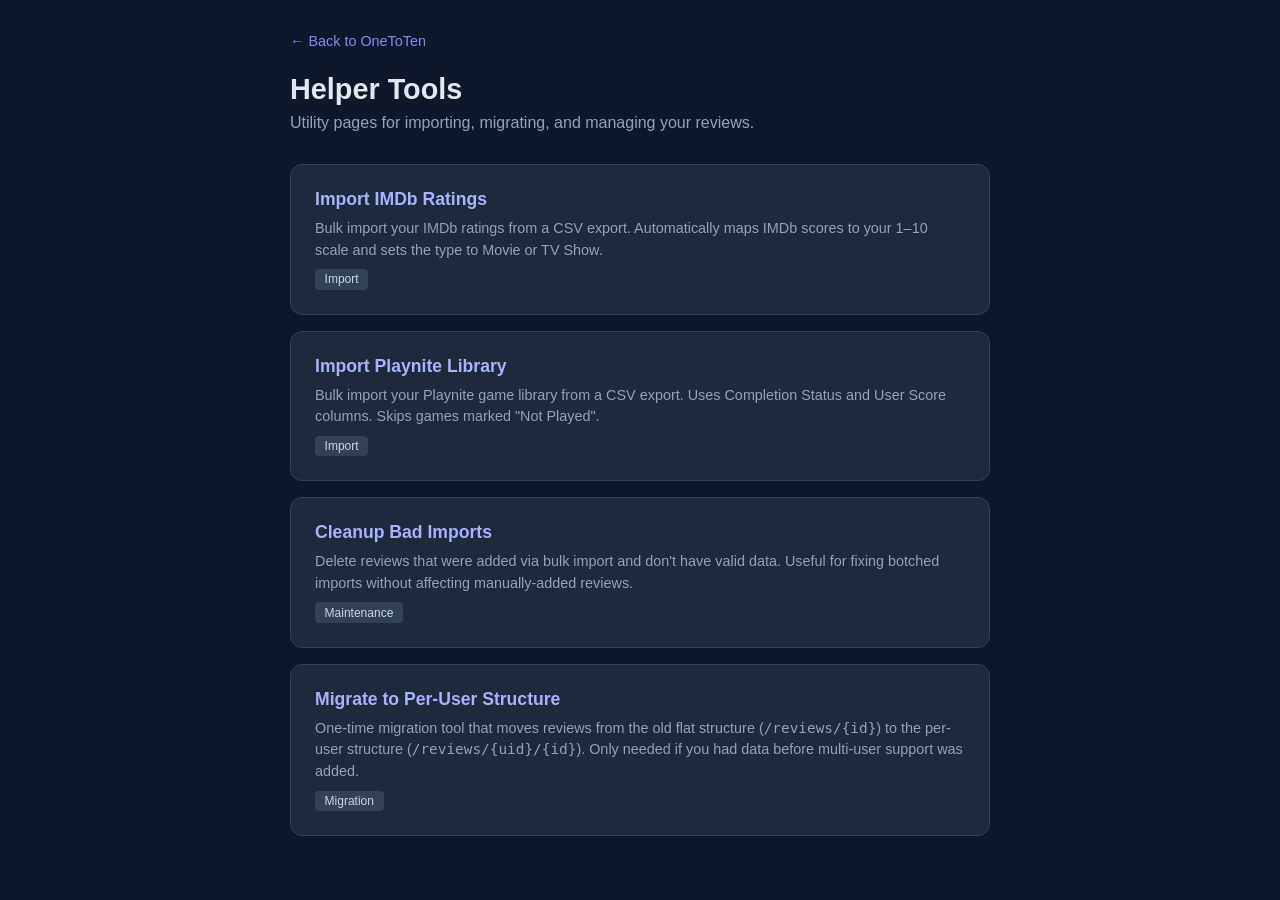
==== helpers/index.html @ 2c292878 "Add helpers index page linking all utility tools" ====
<!DOCTYPE html>
<html lang="en">
<head>
    <meta charset="UTF-8">
    <meta name="viewport" content="width=device-width, initial-scale=1.0">
    <title>OneToTen — Helper Tools</title>
    <style>
        * { margin: 0; padding: 0; box-sizing: border-box; }
        body {
            font-family: 'Inter', -apple-system, BlinkMacSystemFont, sans-serif;
            background: #0f172a;
            color: #e2e8f0;
            min-height: 100vh;
            padding: 2rem;
        }
        .container { max-width: 700px; margin: 0 auto; }
        h1 { font-size: 1.8rem; margin-bottom: 0.5rem; }
        .subtitle { color: #94a3b8; margin-bottom: 2rem; }
        .back-link { color: #818cf8; text-decoration: none; display: inline-block; margin-bottom: 1.5rem; font-size: 0.9rem; }
        .back-link:hover { text-decoration: underline; }
        .card {
            background: #1e293b;
            border: 1px solid #334155;
            border-radius: 12px;
            padding: 1.5rem;
            margin-bottom: 1rem;
            transition: border-color 0.2s;
        }
        .card:hover { border-color: #6366f1; }
        .card h2 { font-size: 1.1rem; margin-bottom: 0.5rem; }
        .card h2 a { color: #a5b4fc; text-decoration: none; }
        .card h2 a:hover { text-decoration: underline; }
        .card p { color: #94a3b8; font-size: 0.9rem; line-height: 1.5; }
        .tag { display: inline-block; background: #334155; color: #cbd5e1; font-size: 0.75rem; padding: 0.2rem 0.6rem; border-radius: 4px; margin-top: 0.5rem; }
    </style>
</head>
<body>
    <div class="container">
        <a class="back-link" href="../">← Back to OneToTen</a>
        <h1>Helper Tools</h1>
        <p class="subtitle">Utility pages for importing, migrating, and managing your reviews.</p>

        <div class="card">
            <h2><a href="../import-imdb.html">Import IMDb Ratings</a></h2>
            <p>Bulk import your IMDb ratings from a CSV export. Automatically maps IMDb scores to your 1–10 scale and sets the type to Movie or TV Show.</p>
            <span class="tag">Import</span>
        </div>

        <div class="card">
            <h2><a href="../import-playnite.html">Import Playnite Library</a></h2>
            <p>Bulk import your Playnite game library from a CSV export. Uses Completion Status and User Score columns. Skips games marked "Not Played".</p>
            <span class="tag">Import</span>
        </div>

        <div class="card">
            <h2><a href="../cleanup-import.html">Cleanup Bad Imports</a></h2>
            <p>Delete reviews that were added via bulk import and don't have valid data. Useful for fixing botched imports without affecting manually-added reviews.</p>
            <span class="tag">Maintenance</span>
        </div>

        <div class="card">
            <h2><a href="../migrate-users.html">Migrate to Per-User Structure</a></h2>
            <p>One-time migration tool that moves reviews from the old flat structure (<code>/reviews/{id}</code>) to the per-user structure (<code>/reviews/{uid}/{id}</code>). Only needed if you had data before multi-user support was added.</p>
            <span class="tag">Migration</span>
        </div>
    </div>
</body>
</html>
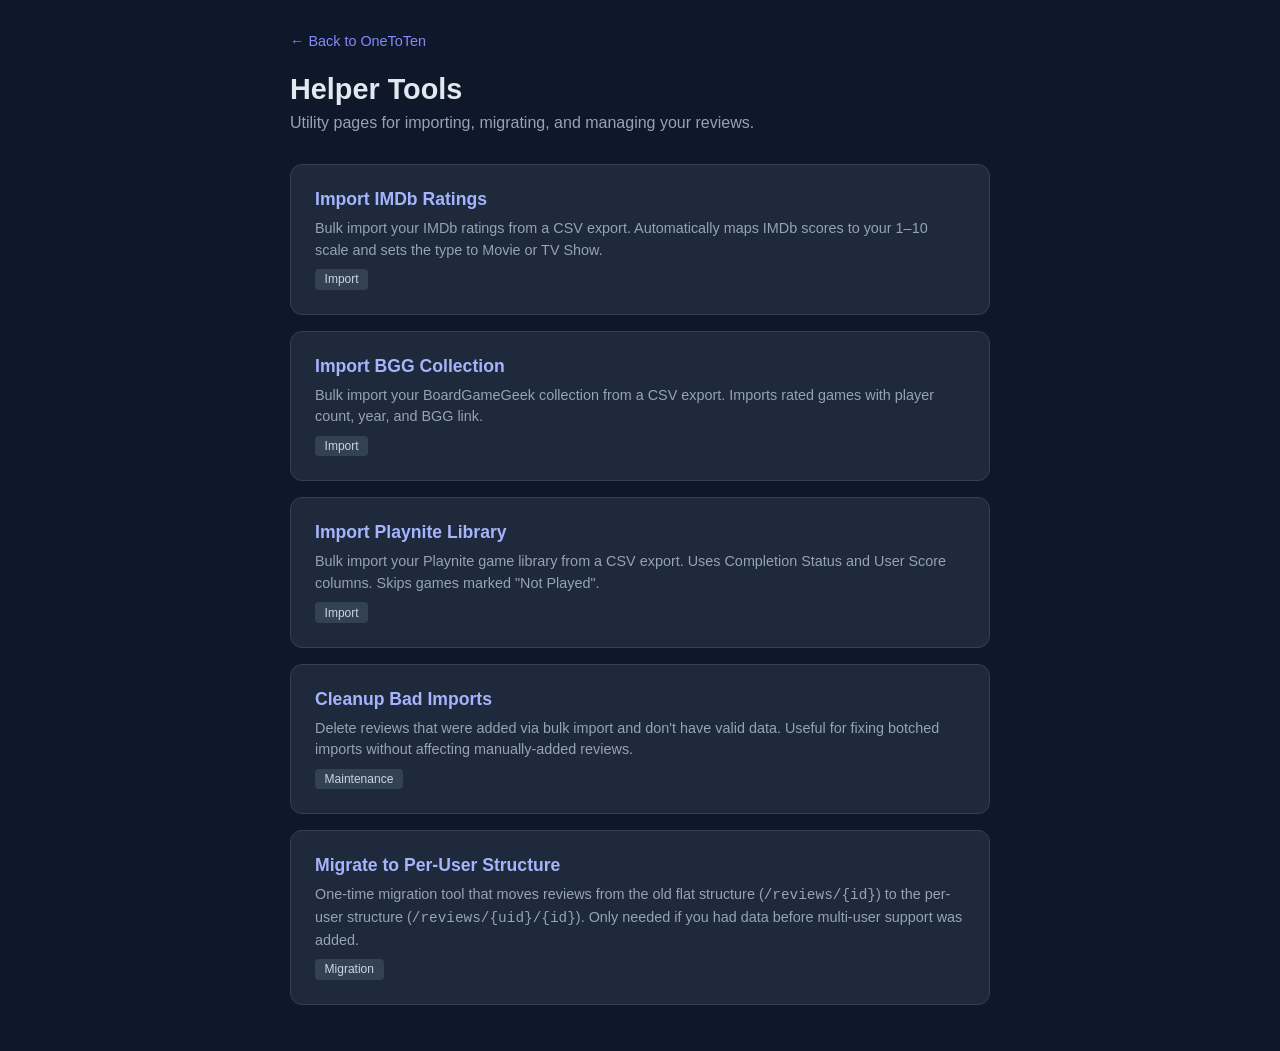
==== commit b242c845: "Add BGG import tool and Google Books auto-fill for books" ====
--- a/helpers/index.html
+++ b/helpers/index.html
@@ -47,6 +47,12 @@
         </div>
 
         <div class="card">
+            <h2><a href="../import-bgg.html">Import BGG Collection</a></h2>
+            <p>Bulk import your BoardGameGeek collection from a CSV export. Imports rated games with player count, year, and BGG link.</p>
+            <span class="tag">Import</span>
+        </div>
+
+        <div class="card">
             <h2><a href="../import-playnite.html">Import Playnite Library</a></h2>
             <p>Bulk import your Playnite game library from a CSV export. Uses Completion Status and User Score columns. Skips games marked "Not Played".</p>
             <span class="tag">Import</span>
